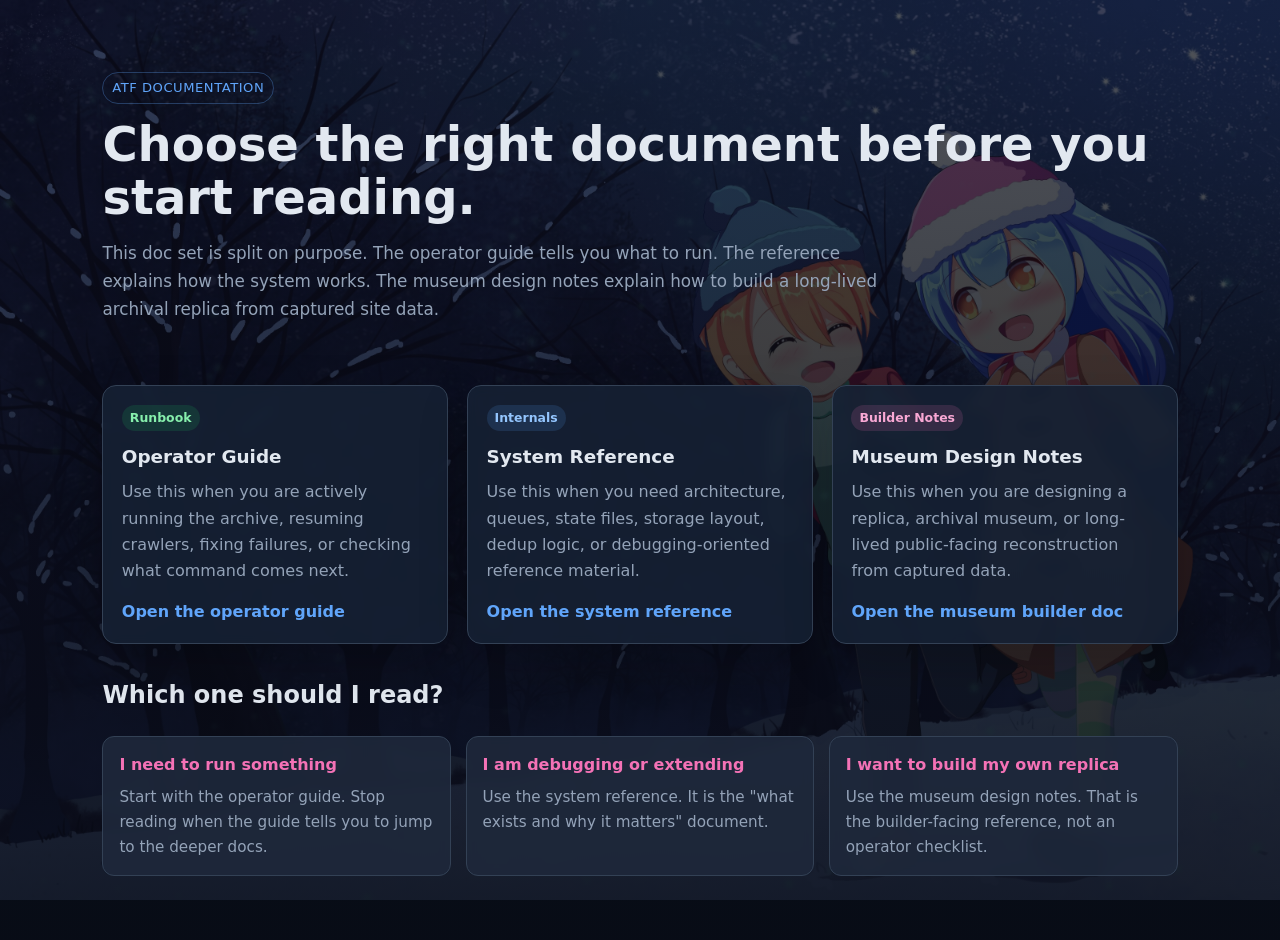
==== docs/index.html @ 0a545fc4 "Initial docs site" ====
<!DOCTYPE html>
<html lang="en">
<head>
<meta charset="UTF-8">
<meta name="viewport" content="width=device-width, initial-scale=1.0">
<title>ATF Archive Docs</title>
<meta name="theme-color" content="#0f172a">
<link rel="icon" href="data:image/svg+xml,%3Csvg xmlns='http://www.w3.org/2000/svg' viewBox='0 0 64 64'%3E%3Crect width='64' height='64' rx='12' fill='%230f172a'/%3E%3Cpath d='M18 16h22a6 6 0 0 1 6 6v26l-10-5-10 5-10-5V22a6 6 0 0 1 6-6Z' fill='%2360a5fa'/%3E%3C/svg%3E">
<style>
:root {
  --bg: #0f172a;
  --panel: #162133;
  --border: #334155;
  --text: #e2e8f0;
  --muted: #94a3b8;
  --accent: #60a5fa;
  --accent-2: #f472b6;
}
* { box-sizing: border-box; }
body {
  margin: 0;
  font-family: "Segoe UI", system-ui, sans-serif;
  background:
    linear-gradient(180deg, rgba(7, 11, 20, 0.7), rgba(7, 11, 20, 0.9)),
    radial-gradient(circle at top, rgba(96, 165, 250, 0.16), transparent 32%),
    url('docs_assets/backgrounddark-compressed.jpg') top center / cover fixed no-repeat,
    linear-gradient(180deg, #0b1220 0%, var(--bg) 100%);
  color: var(--text);
  line-height: 1.65;
}
main {
  max-width: 1120px;
  margin: 0 auto;
  padding: 2.5rem 1.4rem 4rem;
}
.hero {
  padding: 2rem 0 1rem;
}
.eyebrow {
  display: inline-block;
  padding: 0.25rem 0.55rem;
  border: 1px solid rgba(96, 165, 250, 0.3);
  border-radius: 999px;
  color: var(--accent);
  font-size: 0.82rem;
  letter-spacing: 0.04em;
  text-transform: uppercase;
}
h1 {
  margin: 0.9rem 0 0.7rem;
  font-size: clamp(2rem, 4vw, 3rem);
  line-height: 1.1;
}
.lead {
  max-width: 780px;
  font-size: 1.05rem;
  color: var(--muted);
}
.grid {
  display: grid;
  grid-template-columns: repeat(auto-fit, minmax(280px, 1fr));
  gap: 1.2rem;
  margin-top: 1.8rem;
}
.card {
  background: rgba(22, 33, 51, 0.9);
  border: 1px solid var(--border);
  border-radius: 14px;
  padding: 1.1rem 1.15rem;
  box-shadow: 0 18px 50px rgba(0, 0, 0, 0.2);
  backdrop-filter: blur(6px);
}
.card h2 {
  margin: 0 0 0.45rem;
  font-size: 1.15rem;
}
.card p {
  margin: 0 0 0.9rem;
  color: var(--muted);
}
.card a {
  color: var(--accent);
  text-decoration: none;
  font-weight: 600;
}
.card a:hover { text-decoration: underline; }
.badge {
  display: inline-block;
  margin-bottom: 0.65rem;
  padding: 0.18rem 0.5rem;
  border-radius: 999px;
  font-size: 0.78rem;
  font-weight: 700;
}
.badge.operator { background: rgba(34, 197, 94, 0.14); color: #86efac; }
.badge.reference { background: rgba(96, 165, 250, 0.14); color: #93c5fd; }
.badge.builder { background: rgba(244, 114, 182, 0.14); color: #f9a8d4; }
.section {
  margin-top: 2rem;
}
.mini-grid {
  display: grid;
  grid-template-columns: repeat(auto-fit, minmax(220px, 1fr));
  gap: 0.9rem;
  margin-top: 1rem;
}
.mini {
  background: rgba(30, 41, 59, 0.9);
  border: 1px solid var(--border);
  border-radius: 12px;
  padding: 0.95rem 1rem;
  backdrop-filter: blur(6px);
}
.mini h3 {
  margin: 0 0 0.4rem;
  font-size: 1rem;
  color: var(--accent-2);
}
.mini p {
  margin: 0;
  color: var(--muted);
  font-size: 0.95rem;
}
</style>
</head>
<body>
<main>
  <section class="hero">
    <span class="eyebrow">ATF Documentation</span>
    <h1>Choose the right document before you start reading.</h1>
    <p class="lead">
      This doc set is split on purpose. The operator guide tells you what to run. The reference explains how the system works. The museum design notes explain how to build a long-lived archival replica from captured site data.
    </p>
  </section>

  <section class="grid">
    <article class="card">
      <span class="badge operator">Runbook</span>
      <h2>Operator Guide</h2>
      <p>Use this when you are actively running the archive, resuming crawlers, fixing failures, or checking what command comes next.</p>
      <a href="archive_guide.html">Open the operator guide</a>
    </article>

    <article class="card">
      <span class="badge reference">Internals</span>
      <h2>System Reference</h2>
      <p>Use this when you need architecture, queues, state files, storage layout, dedup logic, or debugging-oriented reference material.</p>
      <a href="archive_reference.html">Open the system reference</a>
    </article>

    <article class="card">
      <span class="badge builder">Builder Notes</span>
      <h2>Museum Design Notes</h2>
      <p>Use this when you are designing a replica, archival museum, or long-lived public-facing reconstruction from captured data.</p>
      <a href="archival_museum_design.html">Open the museum builder doc</a>
    </article>
  </section>

  <section class="section">
    <h2>Which one should I read?</h2>
    <div class="mini-grid">
      <div class="mini">
        <h3>I need to run something</h3>
        <p>Start with the operator guide. Stop reading when the guide tells you to jump to the deeper docs.</p>
      </div>
      <div class="mini">
        <h3>I am debugging or extending</h3>
        <p>Use the system reference. It is the "what exists and why it matters" document.</p>
      </div>
      <div class="mini">
        <h3>I want to build my own replica</h3>
        <p>Use the museum design notes. That is the builder-facing reference, not an operator checklist.</p>
      </div>
    </div>
  </section>
</main>
</body>
</html>
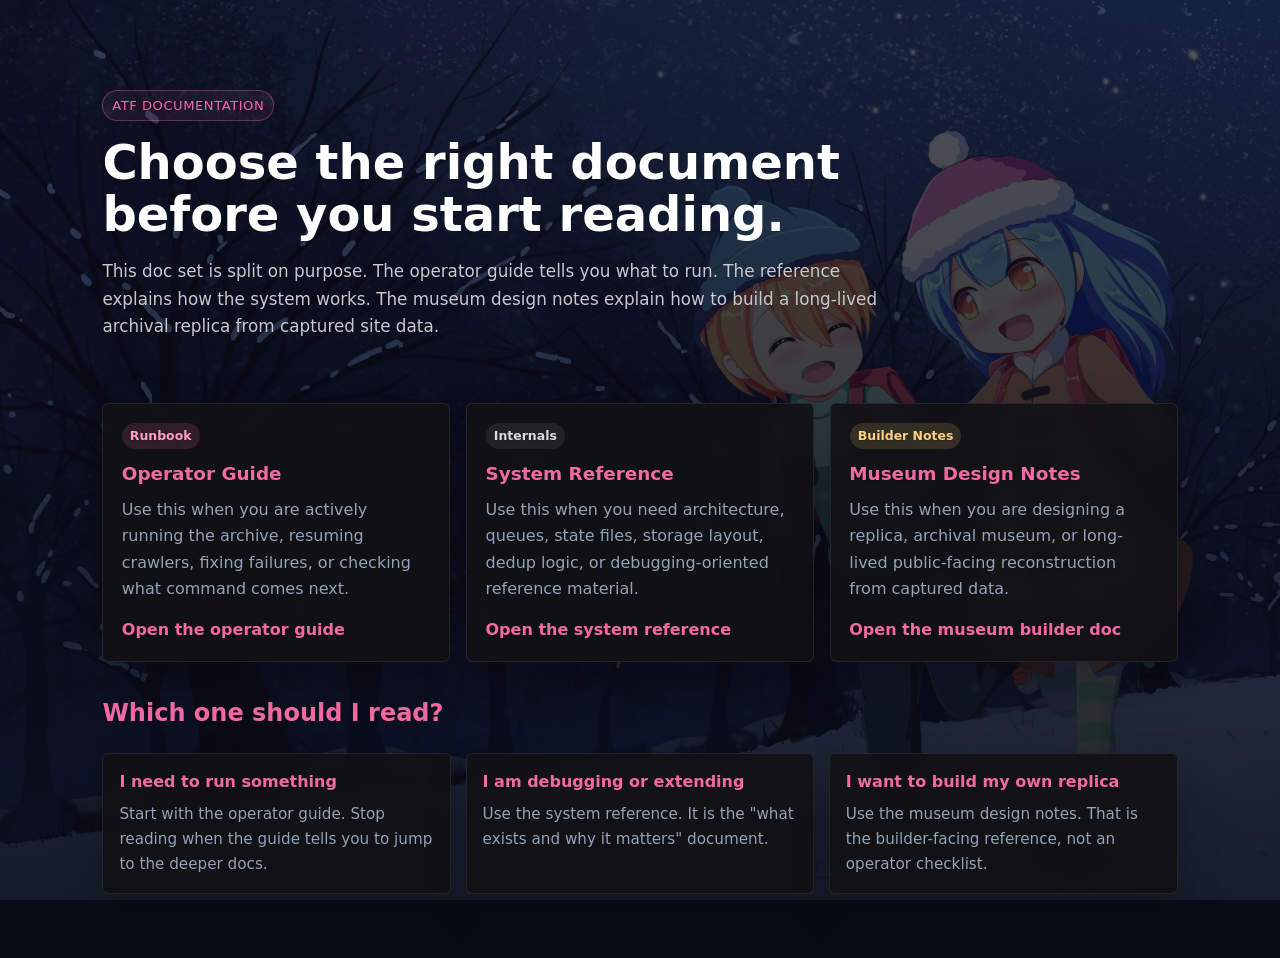
==== commit 283537db: "Make docs styling closer to ATF" ====
--- a/docs/index.html
+++ b/docs/index.html
@@ -6,6 +6,7 @@
 <title>ATF Archive Docs</title>
 <meta name="theme-color" content="#0f172a">
 <link rel="icon" href="data:image/svg+xml,%3Csvg xmlns='http://www.w3.org/2000/svg' viewBox='0 0 64 64'%3E%3Crect width='64' height='64' rx='12' fill='%230f172a'/%3E%3Cpath d='M18 16h22a6 6 0 0 1 6 6v26l-10-5-10 5-10-5V22a6 6 0 0 1 6-6Z' fill='%2360a5fa'/%3E%3C/svg%3E">
+<link rel="stylesheet" href="docs_assets/atf-docs.css">
 <style>
 :root {
   --bg: #0f172a;
@@ -123,7 +124,7 @@
 }
 </style>
 </head>
-<body>
+<body class="docs-home">
 <main>
   <section class="hero">
     <span class="eyebrow">ATF Documentation</span>
--- a/docs/docs_assets/atf-docs.css
+++ b/docs/docs_assets/atf-docs.css
@@ -0,0 +1,196 @@
+body {
+  color: #d9d9df;
+}
+
+a {
+  color: #f36aa2 !important;
+}
+
+a:hover {
+  color: #ff92bc !important;
+}
+
+::selection {
+  background: rgba(243, 106, 162, 0.35);
+  color: #fff;
+}
+
+/* Shared chrome */
+.topbar,
+#sidebar {
+  background: rgba(9, 10, 13, 0.92) !important;
+  border-color: rgba(255, 255, 255, 0.08) !important;
+  box-shadow: 0 14px 32px rgba(0, 0, 0, 0.28);
+}
+
+.topbar {
+  border-bottom: 1px solid rgba(255, 255, 255, 0.07) !important;
+}
+
+.topbar-inner,
+.padded-shell {
+  max-width: 1560px;
+}
+
+.topbar strong,
+#sidebar-header h1,
+h1 {
+  color: #ffffff !important;
+}
+
+.topbar a,
+.doc-switch a,
+#toc a.active,
+.card a,
+.mini h3,
+h2,
+h3 {
+  color: #f36aa2 !important;
+}
+
+#toc a.active {
+  background: rgba(243, 106, 162, 0.16) !important;
+  border-left-color: #f36aa2 !important;
+}
+
+#toc a:hover,
+.doc-switch a:hover,
+.topbar a:hover {
+  background: rgba(255, 255, 255, 0.04);
+  text-decoration: none !important;
+}
+
+#search-box {
+  background: rgba(20, 20, 24, 0.95) !important;
+  border-color: rgba(255, 255, 255, 0.1) !important;
+}
+
+#search-box:focus {
+  border-color: #f36aa2 !important;
+  box-shadow: 0 0 0 2px rgba(243, 106, 162, 0.12);
+}
+
+/* Panels */
+.card,
+.note,
+.mini,
+table,
+pre,
+.diagram,
+.callout {
+  background: rgba(18, 18, 21, 0.92) !important;
+  border-color: rgba(255, 255, 255, 0.08) !important;
+  border-radius: 6px !important;
+  box-shadow: 0 18px 40px rgba(0, 0, 0, 0.22);
+}
+
+.card,
+.note,
+.mini,
+.callout {
+  backdrop-filter: blur(8px);
+}
+
+.note {
+  border-left-color: #f6b34b !important;
+}
+
+th {
+  background: #2a2a2f !important;
+  color: #f36aa2 !important;
+}
+
+tr:nth-child(even) td {
+  background: rgba(255, 255, 255, 0.02) !important;
+}
+
+tr:hover td {
+  background: rgba(243, 106, 162, 0.06) !important;
+}
+
+code {
+  color: #ffd082 !important;
+  background: rgba(9, 10, 13, 0.94) !important;
+  border-color: rgba(255, 255, 255, 0.08) !important;
+}
+
+pre code {
+  color: #d9d9df !important;
+}
+
+/* Landing page */
+body.docs-home .eyebrow {
+  color: #f36aa2;
+  border-color: rgba(243, 106, 162, 0.35);
+  background: rgba(243, 106, 162, 0.08);
+}
+
+body.docs-home .hero {
+  padding-top: 3.1rem;
+}
+
+body.docs-home h1 {
+  max-width: 860px;
+  font-weight: 800;
+}
+
+body.docs-home .lead {
+  color: #c8c8d0;
+}
+
+body.docs-home .grid {
+  gap: 1rem;
+}
+
+body.docs-home .card,
+body.docs-home .mini {
+  border-top: 1px solid rgba(255, 255, 255, 0.08);
+}
+
+body.docs-home .badge.operator {
+  background: rgba(243, 106, 162, 0.14) !important;
+  color: #ff9fc5 !important;
+}
+
+body.docs-home .badge.reference {
+  background: rgba(255, 255, 255, 0.07) !important;
+  color: #d9d9df !important;
+}
+
+body.docs-home .badge.builder {
+  background: rgba(255, 208, 130, 0.14) !important;
+  color: #ffd082 !important;
+}
+
+/* Guide/reference page rhythm */
+body.docs-content h2 {
+  padding: 0.7rem 0.95rem 0.75rem !important;
+  border-bottom: 1px solid rgba(255, 255, 255, 0.08) !important;
+  background: rgba(42, 42, 47, 0.92);
+  border-radius: 6px 6px 0 0;
+  margin-bottom: 0 !important;
+}
+
+body.docs-content h2 + p,
+body.docs-content h2 + .card,
+body.docs-content h2 + .note,
+body.docs-content h2 + table,
+body.docs-content h2 + .diagram,
+body.docs-content h2 + ul {
+  margin-top: 0.9rem;
+}
+
+body.docs-content h3 {
+  color: #ffd082 !important;
+}
+
+body.docs-content main,
+body.docs-home main {
+  text-shadow: 0 1px 0 rgba(0, 0, 0, 0.15);
+}
+
+@media (max-width: 900px) {
+  body.docs-home .hero {
+    padding-top: 2rem;
+  }
+}
